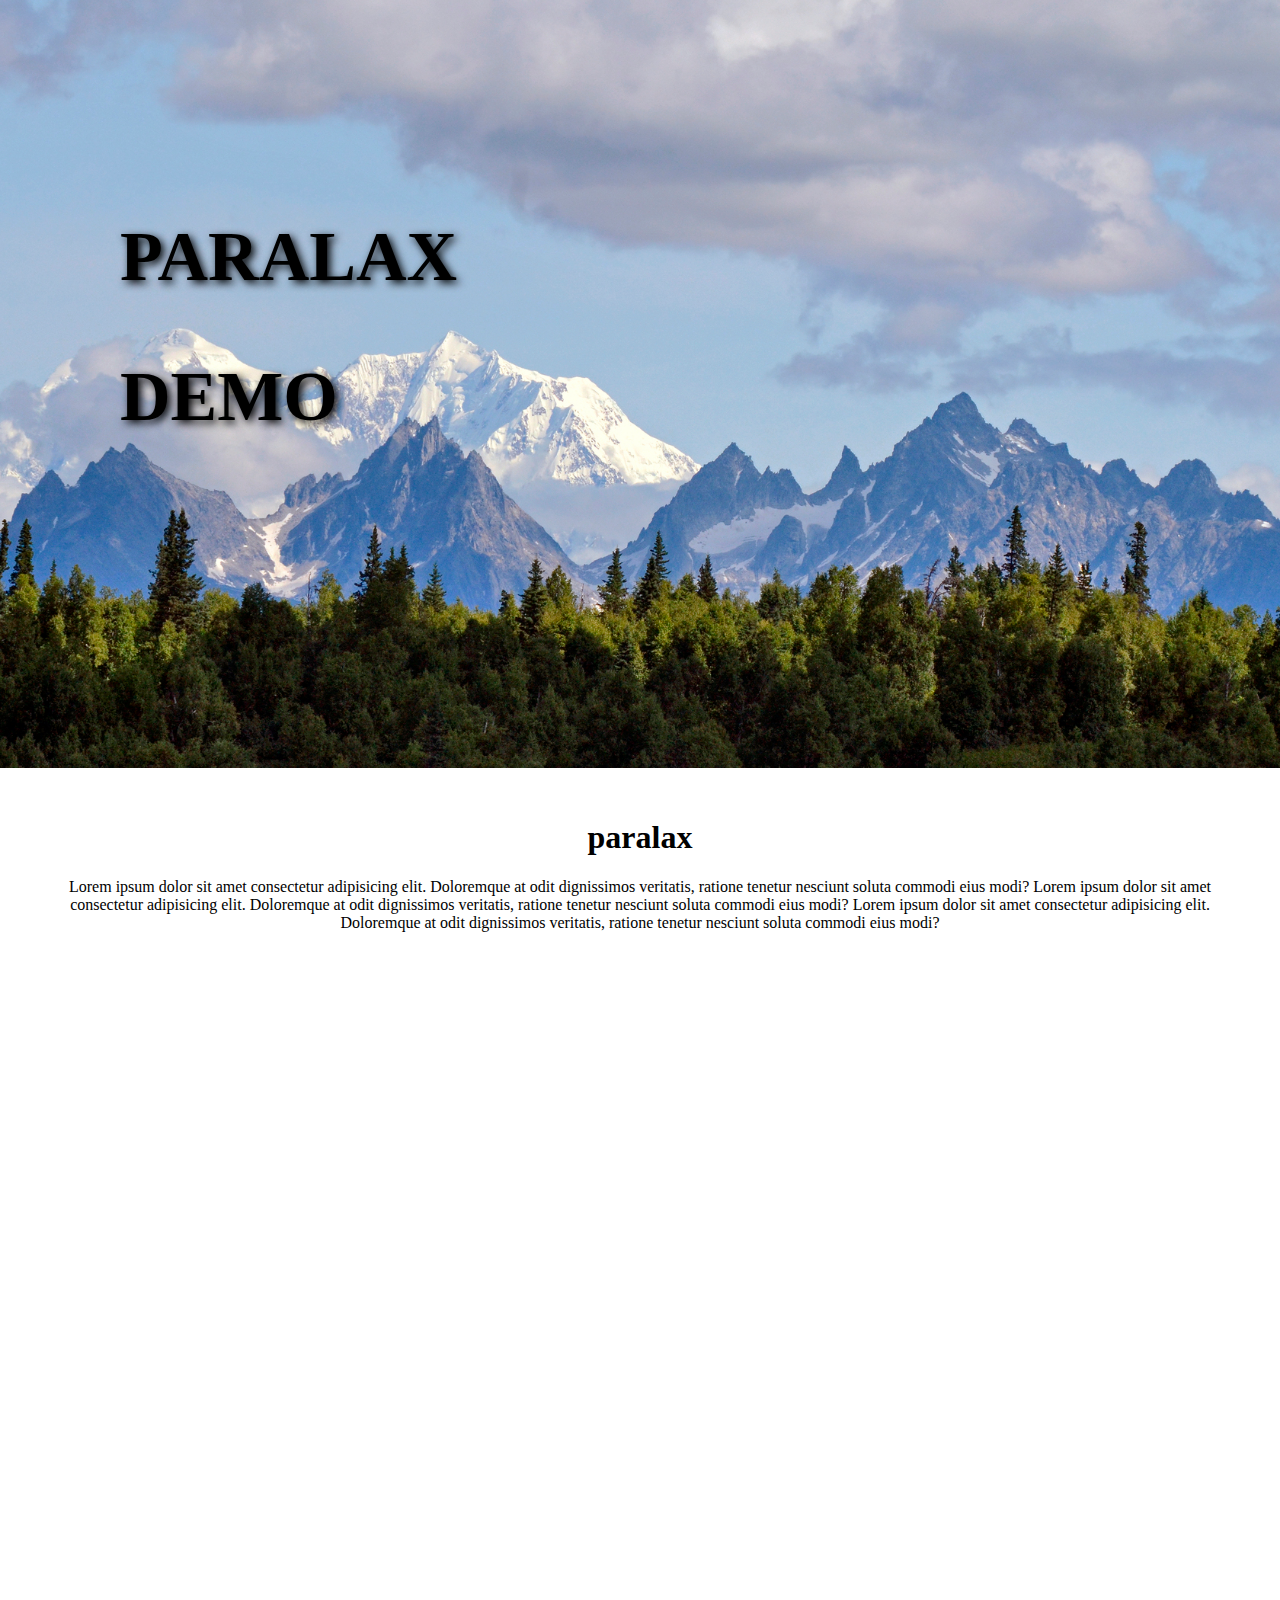
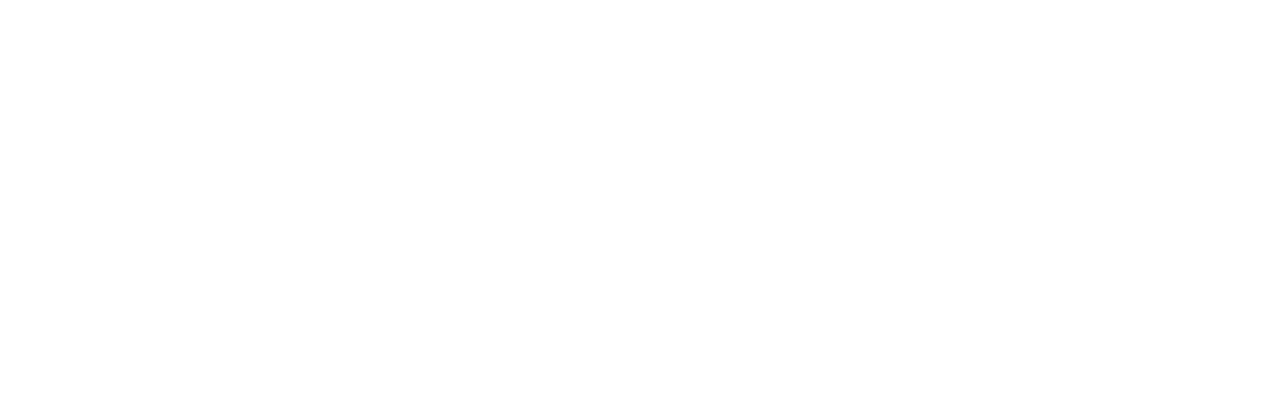
==== index.html @ 654ca958 "Add files via upload" ====
<!DOCTYPE html>
<html lang="en">
<head>
    <meta charset="UTF-8">
    <meta http-equiv="X-UA-Compatible" content="IE=edge">
    <meta name="viewport" content="width=device-width, initial-scale=1.0">
    <title>Document</title>
    <style>
        body{
            margin: 0;
            padding: 0;
            height: 2000px;
        }
        .container{
            position: relative;
            width: 100%;
            height: 768px;
            overflow: hidden;
            /*left: 0;
            height: 0;*/
        }
        .container .bg{
            height: 100%;
            width: 100%;
            position: absolute;
            left: 0;
            top: 0;
            background: url(/img/1.png);
            background-size: cover;
        }
        .container .bg2{
            height: 100%;
            width: 100%;
            position: absolute;
            left: 0;
            top: 0;
            background: url(/img/2.png);
            background-size: cover;
        }
        .container .bg3{
            height: 100%;
            width: 100%;
            position: absolute;
            left: 0;
            top: 0;
            background: url(/img/3.png);
            background-size: cover;
        }
        .container .bg4{
            height: 100%;
            width: 100%;
            position: absolute;
            left: 0;
            top: 0;
            background: url(/img/4.png);
            background-size: cover;
        }
        .text{
            color: #000;
            padding-top: 30px;
            padding-left: 50px;
            padding-right: 50px;
            text-align: center;
        }
        .container .bg h1{
            font-size: 70px;
            color: #000;
            padding-top: 170px;
            padding-left: 120px;
            text-shadow: 3px 3px 8px #000;
        }
        .container .bg2 h1{
            font-size: 70px;
            color: #000;
            padding-top: 310px;
            padding-left: 120px;
            text-shadow: 3px 3px 8px #000;
        }
    </style>
</head>
<body>
    <div class="container">
        <div class="bg">
            <h1>
            PARALAX 
            </h1>
        </div>
        <div class="bg2">
            <h1>
                DEMO 
            </h1>
        </div>
        <div class="bg3"></div>
        <div class="bg4"></div>
    </div>
    <div class="text">
        <h1>
            paralax 
        </h1>
        <p>
            Lorem ipsum dolor sit amet consectetur adipisicing elit. Doloremque at odit dignissimos veritatis, ratione tenetur nesciunt soluta commodi eius modi?
            Lorem ipsum dolor sit amet consectetur adipisicing elit. Doloremque at odit dignissimos veritatis, ratione tenetur nesciunt soluta commodi eius modi?
            Lorem ipsum dolor sit amet consectetur adipisicing elit. Doloremque at odit dignissimos veritatis, ratione tenetur nesciunt soluta commodi eius modi?
        </p>
    </div>
    <script src="jquery-3.6.1.min.js"></script>
    <script>
        $(window).scroll(function(){
            var winScroll = $(this).scrollTop();
            $('.bg').css({
                'transform':'translate(0, '+winScroll/8 + '%)'
            });
            $('.bg2').css({
                'transform':'translate(0, '+winScroll/12 + '%)'
            });
            $('.bg3').css({
                'transform':'translate(0, '+winScroll/16 + '%)'
            });
            $('.bg4').css({
                'transform':'translate(0, '+winScroll/30 + '%)'
            });
        });
    </script>
</body>
</html>
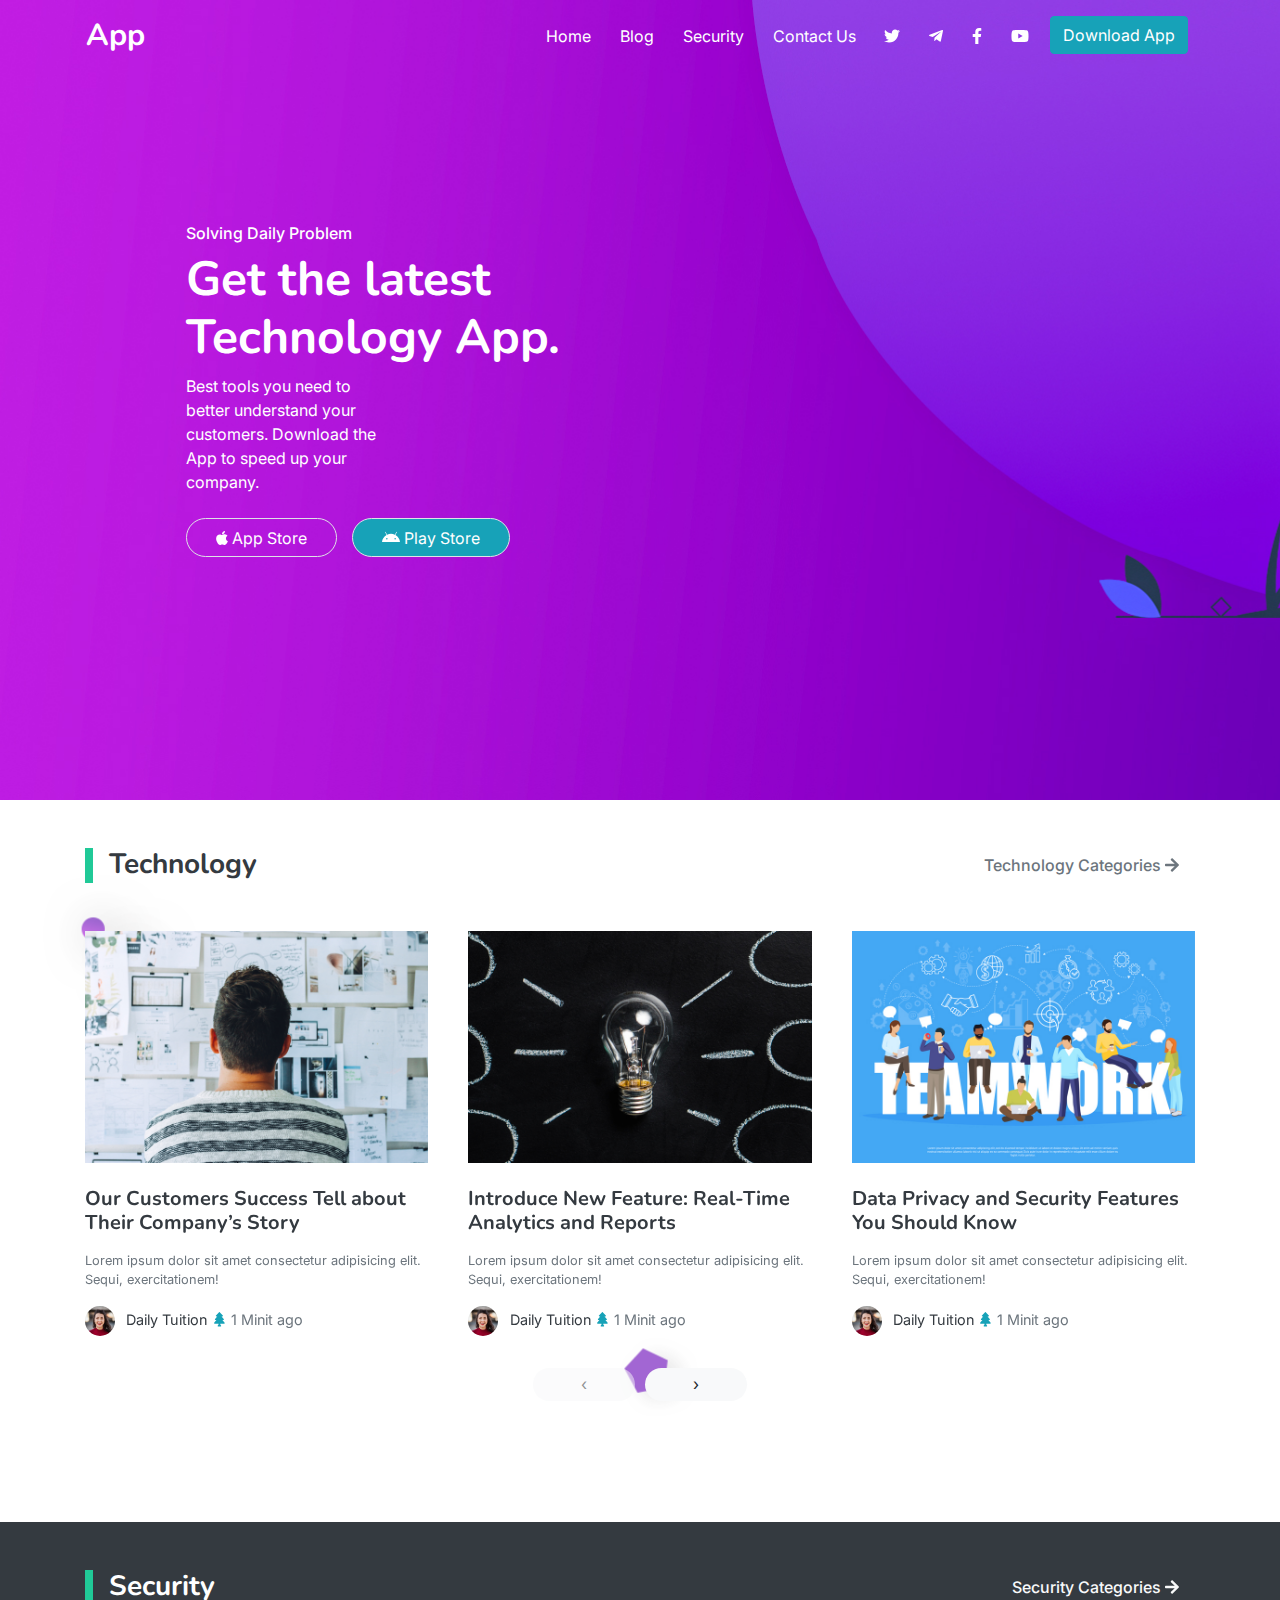
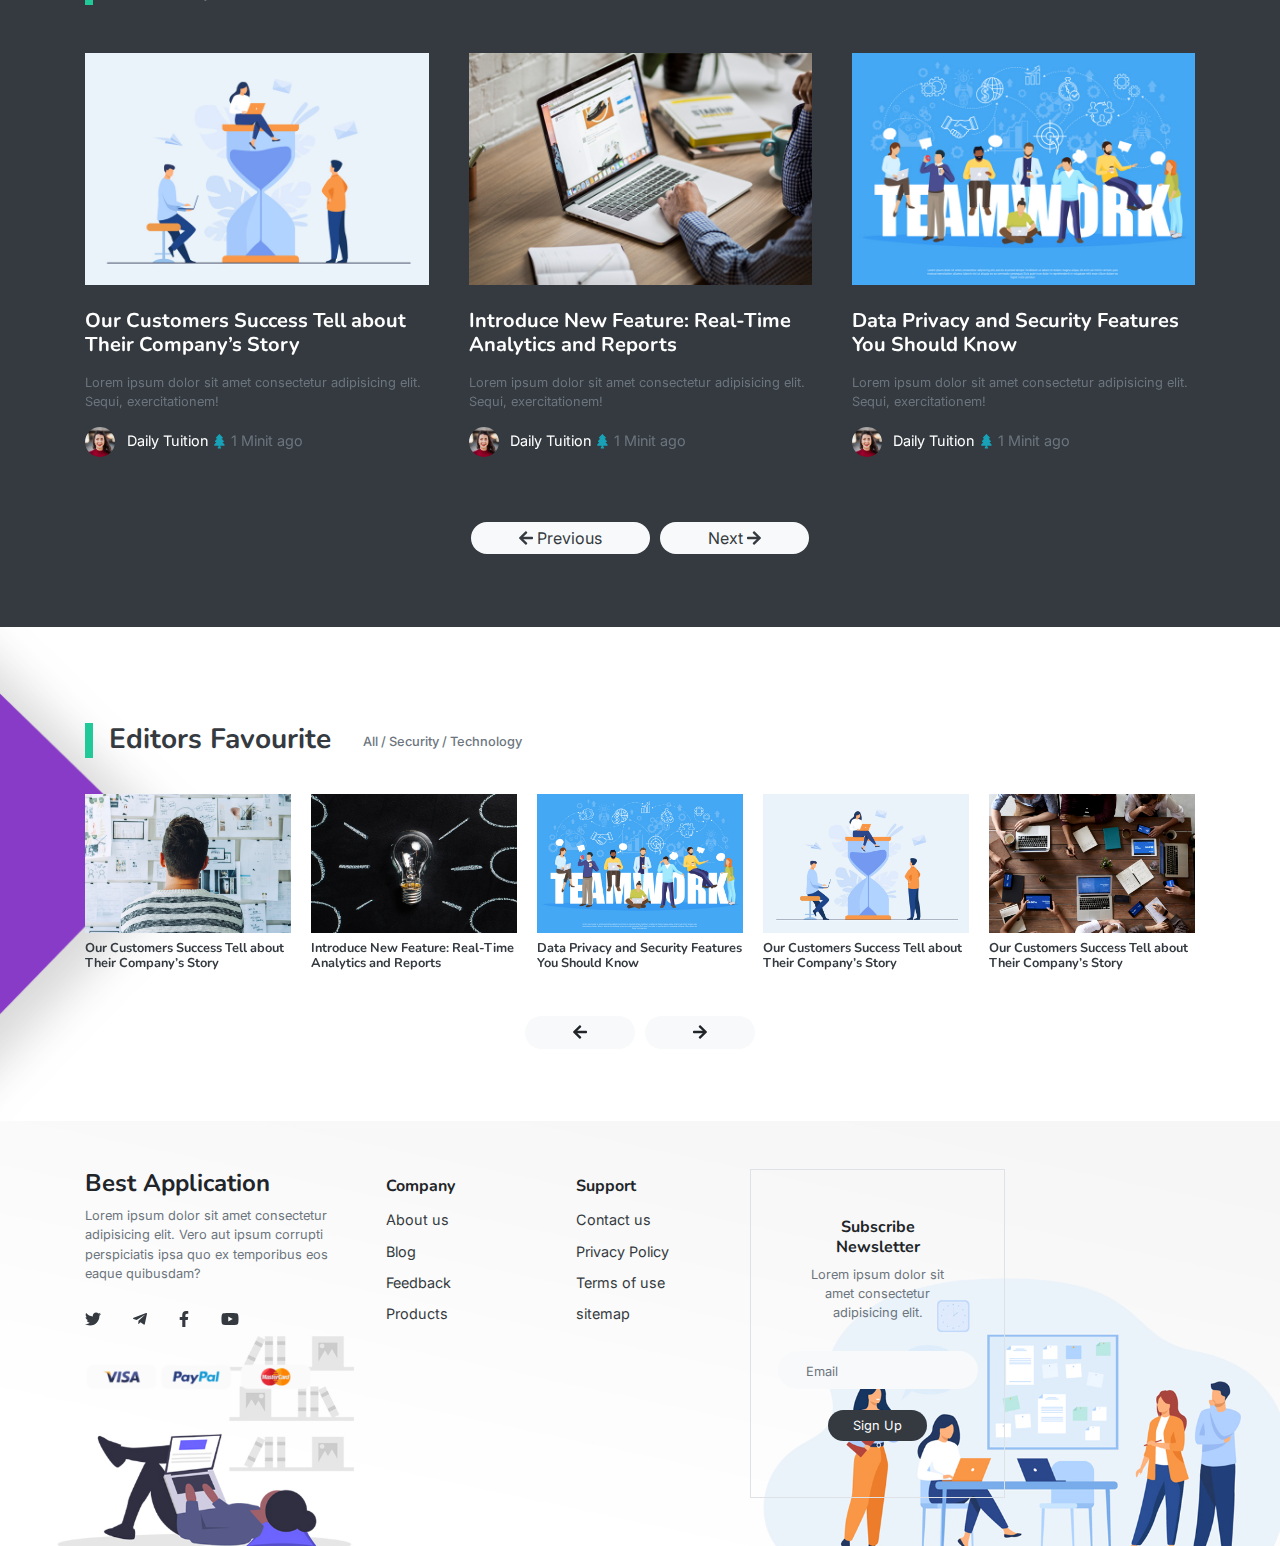
==== commit b89bf6c5: "проверка сайта" ====
--- a/index.html
+++ b/index.html
@@ -1,125 +1,553 @@
-<!DOCTYPE html>
-<html lang="en">
-<head>
-    <meta charset="UTF-8">
-    <meta http-equiv="X-UA-Compatible" content="IE=edge">
-    <meta name="viewport" content="width=device-width, initial-scale=1.0">
-    <title>Document</title>
-    <style>
-        body{
-            margin: 0;
-            padding: 0;
-            height: 2000px;
-        }
-        .container{
-            position: relative;
-            width: 100%;
-            height: 768px;
-            overflow: hidden;
-            /*left: 0;
-            height: 0;*/
-        }
-        .container .bg{
-            height: 100%;
-            width: 100%;
-            position: absolute;
-            left: 0;
-            top: 0;
-            background: url(/img/1.png);
-            background-size: cover;
-        }
-        .container .bg2{
-            height: 100%;
-            width: 100%;
-            position: absolute;
-            left: 0;
-            top: 0;
-            background: url(/img/2.png);
-            background-size: cover;
-        }
-        .container .bg3{
-            height: 100%;
-            width: 100%;
-            position: absolute;
-            left: 0;
-            top: 0;
-            background: url(/img/3.png);
-            background-size: cover;
-        }
-        .container .bg4{
-            height: 100%;
-            width: 100%;
-            position: absolute;
-            left: 0;
-            top: 0;
-            background: url(/img/4.png);
-            background-size: cover;
-        }
-        .text{
-            color: #000;
-            padding-top: 30px;
-            padding-left: 50px;
-            padding-right: 50px;
-            text-align: center;
-        }
-        .container .bg h1{
-            font-size: 70px;
-            color: #000;
-            padding-top: 170px;
-            padding-left: 120px;
-            text-shadow: 3px 3px 8px #000;
-        }
-        .container .bg2 h1{
-            font-size: 70px;
-            color: #000;
-            padding-top: 310px;
-            padding-left: 120px;
-            text-shadow: 3px 3px 8px #000;
-        }
-    </style>
-</head>
-<body>
-    <div class="container">
-        <div class="bg">
-            <h1>
-            PARALAX 
-            </h1>
-        </div>
-        <div class="bg2">
-            <h1>
-                DEMO 
-            </h1>
-        </div>
-        <div class="bg3"></div>
-        <div class="bg4"></div>
-    </div>
-    <div class="text">
-        <h1>
-            paralax 
-        </h1>
-        <p>
-            Lorem ipsum dolor sit amet consectetur adipisicing elit. Doloremque at odit dignissimos veritatis, ratione tenetur nesciunt soluta commodi eius modi?
-            Lorem ipsum dolor sit amet consectetur adipisicing elit. Doloremque at odit dignissimos veritatis, ratione tenetur nesciunt soluta commodi eius modi?
-            Lorem ipsum dolor sit amet consectetur adipisicing elit. Doloremque at odit dignissimos veritatis, ratione tenetur nesciunt soluta commodi eius modi?
-        </p>
-    </div>
-    <script src="jquery-3.6.1.min.js"></script>
-    <script>
-        $(window).scroll(function(){
-            var winScroll = $(this).scrollTop();
-            $('.bg').css({
-                'transform':'translate(0, '+winScroll/8 + '%)'
-            });
-            $('.bg2').css({
-                'transform':'translate(0, '+winScroll/12 + '%)'
-            });
-            $('.bg3').css({
-                'transform':'translate(0, '+winScroll/16 + '%)'
-            });
-            $('.bg4').css({
-                'transform':'translate(0, '+winScroll/30 + '%)'
-            });
-        });
-    </script>
-</body>
+<!DOCTYPE html>
+<html lang="en">
+<head>
+    <meta charset="UTF-8">
+    <meta name="viewport" content="width=device-width, initial-scale=1.0">
+    <title>App</title>
+
+    <!-- STYLE.CSS FILE -->
+    <link rel="stylesheet" href="./css/style.css">
+
+</head>
+<body>
+    <!-- HEADER -->
+        <header id="header">
+           <div class="top">
+            <div class="container p-0">
+                <nav class="navbar navbar-expand-lg navbar-light">
+                    <a class="navbar-brand text-white font-nun font-size-2" href="#">App</a>
+                    <button class="navbar-toggler" type="button" data-toggle="collapse" data-target="#navbarNav" aria-controls="navbarNav" aria-expanded="false" aria-label="Toggle navigation">
+                    <span class="navbar-toggler-icon"></span>
+                    </button>
+                    <div class="collapse navbar-collapse" id="navbarNav">
+                    <ul class="navbar-nav ml-auto text-center">
+                        <li class="nav-item active">
+                        <a class="nav-link" href="#">Home <span class="sr-only">(current)</span></a>
+                        </li>
+                        <li class="nav-item">
+                        <a class="nav-link" href="#">Blog</a>
+                        </li>
+                        <li class="nav-item">
+                        <a class="nav-link" href="#">Security</a>
+                        </li>
+                        <li class="nav-item">
+                            <a class="nav-link" href="#">Contact Us</a>
+                        </li>
+                        <li class="nav-item">
+                            <a class="nav-link" href="#"><i class="fab fa-twitter"></i></a>
+                        </li>
+                        <li class="nav-item">
+                            <a class="nav-link" href="#"><i class="fab fa-telegram-plane"></i></a>
+                        </li>
+                        <li class="nav-item">
+                            <a class="nav-link" href="#"><i class="fab fa-facebook-f"></i></a>
+                        </li>
+                        <li class="nav-item">
+                            <a class="nav-link" href="#"><i class="fab fa-youtube"></i></a>
+                        </li>
+                        <li class="nav-item">
+                            <button class="btn btn-info">Download App</button>
+                        </li>
+                    </ul>
+                    </div>
+                </nav>
+            </div>
+           </div>
+        </header>
+    <!-- /HEADER -->
+
+    <!-- MAIN SITE -->
+    <main id="site-main">
+        <section id="banner">
+            <div class="row m-0">
+                <div class="col-lg-7">
+                    <div class="space">
+                        <div class="text-lg-left text-center">
+                            <h6 class="h6">Solving Daily Problem</h6>
+                            <h1 class="h1 font-nun font-size-3">Get the latest <br/> Technology App.</h1>
+                            <p class="width-lg-50">
+                                Best tools you need to better understand your customers.
+                                Download the App to speed up your company.
+                            </p>
+                            <div class="buttons">
+                                <a href="#" class="btn text-white border rounded-pill my-2">
+                                    <span>
+                                        <i class="fab fa-apple"></i> App Store
+                                    </span>
+                                </a>
+                                <a href="#" class="btn text-white border my-2 rounded-pill bg-info">
+                                    <span>
+                                        <i class="fab fa-android"></i> Play Store
+                                    </span>
+                                </a>
+                            </div>
+                        </div>
+                    </div>
+                </div>
+            </div>
+        </section>
+
+        <section id="tech"> 
+            <div class="container">
+
+                <div class="title d-flex justify-content-between">
+                    <h3 class="font-nun text-dark left-border">Technology</h3>
+                    <h6><a href="#" class="nav-link text-secondary">Technology Categories <i class="fas fa-arrow-right"></i></a></h6>
+                </div>
+
+                <div class="owl-carousel owl-theme py-4">
+                    <div class="item">
+
+                        <div class="img-hover">
+                            <a href="#">
+                                <img src="./assets/Blog1.jpg" class="img-fluid py-3" alt="blog1">
+                            </a>
+                        </div>
+                        
+                        <div class="item-title">
+                           <a href="#"><h5 class="py-2 font-nun">Our Customers Success Tell about Their Company’s Story</h5></a>
+                            <p class="font-size-1 text-secondary">
+                                Lorem ipsum dolor sit amet consectetur adipisicing elit. Sequi, exercitationem!
+                            </p>
+                            <span class="d-flex">
+                                <img src="./assets/face1.jpg" class="rounded-pill" alt="">
+                                <a href="#" class="text-dark">Daily Tuition</a>
+                                <span class="text-info"><i class="fas fa-tree"></i></span>
+                                <span class="text-secondary">1 Minit ago</span>
+                            </span>
+                        </div>
+
+                    </div>
+                    <div class="item">
+                        <div class="img-hover">
+                            <a href="#">
+                                <img src="./assets/Blog2.jpg" class="img-fluid py-3" alt="blog1">
+                            </a>
+                        </div>
+                        <div class="item-title">
+                            <a href="#"><h5 class="py-2 font-nun">Introduce New Feature: Real-Time Analytics and Reports</h5></a>
+                            <p class="font-size-1 text-secondary">
+                                Lorem ipsum dolor sit amet consectetur adipisicing elit. Sequi, exercitationem!
+                            </p>
+                            <span class="d-flex">
+                                <img src="./assets/face1.jpg" class="rounded-pill" alt="">
+                                <a href="#" class="text-dark">Daily Tuition</a>
+                                <span class="text-info"><i class="fas fa-tree"></i></span>
+                                <span class="text-secondary">1 Minit ago</span>
+                            </span>
+
+                        </div>
+                    </div>
+                    <div class="item">
+                        <div class="img-hover">
+                            <a href="#">
+                                <img src="./assets/Blog3.jpg" class="img-fluid py-3" alt="blog1">
+                            </a>
+                        </div>
+                        <div class="item-title">
+                            <a href="#"><h5 class="py-2 font-nun">Data Privacy and Security Features You Should Know</h5></a>
+                            <p class="font-size-1 text-secondary">
+                                Lorem ipsum dolor sit amet consectetur adipisicing elit. Sequi, exercitationem!
+                            </p>
+                            <span class="d-flex">
+                                <img src="./assets/face1.jpg" class="rounded-pill" alt="">
+                                <a href="#" class="text-dark">Daily Tuition</a>
+                                <span class="text-info"><i class="fas fa-tree"></i></span>
+                                <span class="text-secondary">1 Minit ago</span>
+                            </span>
+
+                        </div>
+                    </div>
+                    <div class="item">
+                        <div class="img-hover">
+                            <a href="#">
+                                <img src="./assets/Blog4.jpg" class="img-fluid py-3" alt="blog1">
+                            </a>
+                        </div>
+                        <div class="item-title">
+                            <a href="#"><h5 class="py-2 font-nun">Our Customers Success Tell about Their Company’s Story</h5></a>
+                            <p class="font-size-1 text-secondary">
+                                Lorem ipsum dolor sit amet consectetur adipisicing elit. Sequi, exercitationem!
+                            </p>
+                            <span class="d-flex">
+                                <img src="./assets/face1.jpg" class="rounded-pill" alt="">
+                                <a href="#" class="text-dark">Daily Tuition</a>
+                                <span class="text-info"><i class="fas fa-tree"></i></span>
+                                <span class="text-secondary">1 Minit ago</span>
+                            </span>
+
+                        </div>
+                    </div>
+                    <div class="item">
+                        <div class="img-hover">
+                            <a href="#">
+                                <img src="./assets/Blog5.jpg" class="img-fluid py-3" alt="blog1">
+                            </a>
+                        </div>
+                        <div class="item-title">
+                            <a href="#"><h5 class="py-2 font-nun">Our Customers Success Tell about Their Company’s Story</h5></a>
+                            <p class="font-size-1 text-secondary">
+                                Lorem ipsum dolor sit amet consectetur adipisicing elit. Sequi, exercitationem!
+                            </p>
+                            <span class="d-flex">
+                                <img src="./assets/face1.jpg" class="rounded-pill" alt="">
+                                <a href="#" class="text-dark">Daily Tuition</a>
+                                <span class="text-info"><i class="fas fa-tree"></i></span>
+                                <span class="text-secondary">1 Minit ago</span>
+                            </span>
+
+                        </div>
+                    </div>
+                    <div class="item">
+                        <div class="img-hover">
+                            <a href="#">
+                                <img src="./assets/Blog6.jpg" class="img-fluid py-3" alt="blog1">
+                            </a>
+                        </div>
+                        <div class="item-title">
+                            <a href="#">
+                                <h5 class="py-2 font-nun">Our Customers Success Tell about Their Company’s Story</h5>
+                            </a>
+                            <p class="font-size-1 text-secondary">
+                                Lorem ipsum dolor sit amet consectetur adipisicing elit. Sequi, exercitationem!
+                            </p>
+                            <span class="d-flex">
+                                <img src="./assets/face1.jpg" class="rounded-pill" alt="">
+                                <a href="#" class="text-dark">Daily Tuition</a>
+                                <span class="text-info"><i class="fas fa-tree"></i></span>
+                                <span class="text-secondary">1 Minit ago</span>
+                            </span>
+
+                        </div>
+                    </div>
+                    <div class="item">
+                        <div class="img-hover">
+                            <a href="#">
+                                <img src="./assets/Blog4.jpg" class="img-fluid py-3" alt="blog1">
+                            </a>
+                        </div>
+                        <div class="item-title">
+                            <a href="#"><h5 class="py-2 font-nun">Our Customers Success Tell about Their Company’s Story</h5></a>
+                            <p class="font-size-1 text-secondary">
+                                Lorem ipsum dolor sit amet consectetur adipisicing elit. Sequi, exercitationem!
+                            </p>
+                            <span class="d-flex">
+                                <img src="./assets/face1.jpg" class="rounded-pill" alt="">
+                                <a href="#" class="text-dark">Daily Tuition</a>
+                                <span class="text-info"><i class="fas fa-tree"></i></span>
+                                <span class="text-secondary">1 Minit ago</span>
+                            </span>
+
+                        </div>
+                    </div>
+                  </div>
+            </div>
+        </section>
+
+        <section id="security">
+            <div class="container">
+
+                <di class="title d-flex justify-content-md-between">
+                    <h3 class="font-nun text-white left-border">Security</h3>
+                    <h6><a href="#" class="nav-link text-light">Security Categories <i class="fas fa-arrow-right"></i></a></h6>
+                </di>
+
+                <div class="owl-carousel owl-theme py-4">
+                    <div class="item">
+                        <div class="img-hover">
+                            <a href="#">
+                                <img src="./assets/Blog4.jpg" class="img-fluid py-3" alt="blog1">
+                            </a>
+                        </div>
+                        
+                        <div class="item-title">
+                           <a href="#"><h5 class="py-2 font-nun">Our Customers Success Tell about Their Company’s Story</h5></a>
+                            <p class="font-size-1 text-secondary">
+                                Lorem ipsum dolor sit amet consectetur adipisicing elit. Sequi, exercitationem!
+                            </p>
+                            <span class="d-flex">
+                                <img src="./assets/face1.jpg" class="rounded-pill" alt="">
+                                <a href="#" class="text-dark">Daily Tuition</a>
+                                <span class="text-info"><i class="fas fa-tree"></i></span>
+                                <span class="text-secondary">1 Minit ago</span>
+                            </span>
+
+                        </div>
+                    </div>
+                    <div class="item">
+                        <div class="img-hover">
+                            <a href="#">
+                                <img src="./assets/Blog6.jpg" class="img-fluid py-3" alt="blog1">
+                            </a>
+                        </div>
+                        <div class="item-title">
+                            <a href="#"><h5 class="py-2 font-nun">Introduce New Feature: Real-Time Analytics and Reports</h5></a>
+                            <p class="font-size-1 text-secondary">
+                                Lorem ipsum dolor sit amet consectetur adipisicing elit. Sequi, exercitationem!
+                            </p>
+                            <span class="d-flex">
+                                <img src="./assets/face1.jpg" class="rounded-pill" alt="">
+                                <a href="#" class="text-dark">Daily Tuition</a>
+                                <span class="text-info"><i class="fas fa-tree"></i></span>
+                                <span class="text-secondary">1 Minit ago</span>
+                            </span>
+
+                        </div>
+                    </div>
+                    <div class="item">
+                        <div class="img-hover">
+                            <a href="#">
+                                <img src="./assets/Blog3.jpg" class="img-fluid py-3" alt="blog1">
+                            </a>
+                        </div>
+                        <div class="item-title">
+                            <a href="#"><h5 class="py-2 font-nun">Data Privacy and Security Features You Should Know</h5></a>
+                            <p class="font-size-1 text-secondary">
+                                Lorem ipsum dolor sit amet consectetur adipisicing elit. Sequi, exercitationem!
+                            </p>
+                            <span class="d-flex">
+                                <img src="./assets/face1.jpg" class="rounded-pill" alt="">
+                                <a href="#" class="text-dark">Daily Tuition</a>
+                                <span class="text-info"><i class="fas fa-tree"></i></span>
+                                <span class="text-secondary">1 Minit ago</span>
+                            </span>
+
+                        </div>
+                    </div>
+                    <div class="item">
+                        <div class="img-hover">
+                            <a href="#">
+                                <img src="./assets/Blog4.jpg" class="img-fluid py-3" alt="blog1">
+                            </a>
+                        </div>
+                        <div class="item-title">
+                            <a href="#"><h5 class="py-2 font-nun">Our Customers Success Tell about Their Company’s Story</h5></a>
+                            <p class="font-size-1 text-secondary">
+                                Lorem ipsum dolor sit amet consectetur adipisicing elit. Sequi, exercitationem!
+                            </p>
+                            <span class="d-flex">
+                                <img src="./assets/face1.jpg" class="rounded-pill" alt="">
+                                <a href="#" class="text-dark">Daily Tuition</a>
+                                <span class="text-info"><i class="fas fa-tree"></i></span>
+                                <span class="text-secondary">1 Minit ago</span>
+                            </span>
+
+                        </div>
+                    </div>
+                    <div class="item">
+                        <div class="img-hover">
+                            <a href="#">
+                                <img src="./assets/Blog5.jpg" class="img-fluid py-3" alt="blog1">
+                            </a>
+                        </div>
+                        <div class="item-title">
+                            <a href="#"><h5 class="py-2 font-nun">Our Customers Success Tell about Their Company’s Story</h5></a>
+                            <p class="font-size-1 text-secondary">
+                                Lorem ipsum dolor sit amet consectetur adipisicing elit. Sequi, exercitationem!
+                            </p>
+                            <span class="d-flex">
+                                <img src="./assets/face1.jpg" class="rounded-pill" alt="">
+                                <a href="#" class="text-dark">Daily Tuition</a>
+                                <span class="text-info"><i class="fas fa-tree"></i></span>
+                                <span class="text-secondary">1 Minit ago</span>
+                            </span>
+
+                        </div>
+                    </div>
+                    <div class="item">
+                        <div class="img-hover">
+                            <a href="#">
+                                <img src="./assets/Blog6.jpg" class="img-fluid py-3" alt="blog1">
+                            </a>
+                        </div>
+                        <div class="item-title">
+                            <a href="#">
+                                <h5 class="py-2 font-nun">Our Customers Success Tell about Their Company’s Story</h5>
+                            </a>
+                            <p class="font-size-1 text-secondary">
+                                Lorem ipsum dolor sit amet consectetur adipisicing elit. Sequi, exercitationem!
+                            </p>
+                            <span class="d-flex">
+                                <img src="./assets/face1.jpg" class="rounded-pill" alt="">
+                                <a href="#" class="text-dark">Daily Tuition</a>
+                                <span class="text-info"><i class="fas fa-tree"></i></span>
+                                <span class="text-secondary">1 Minit ago</span>
+                            </span>
+
+                        </div>
+                    </div>
+                    <div class="item">
+                        <div class="img-hover">
+                            <a href="#">
+                                <img src="./assets/Blog4.jpg" class="img-fluid py-3" alt="blog1">
+                            </a>
+                        </div>
+                        <div class="item-title">
+                            <a href="#"><h5 class="py-2 font-nun">Our Customers Success Tell about Their Company’s Story</h5></a>
+                            <p class="font-size-1 text-secondary">
+                                Lorem ipsum dolor sit amet consectetur adipisicing elit. Sequi, exercitationem!
+                            </p>
+                            <span class="d-flex">
+                                <img src="./assets/face1.jpg" class="rounded-pill" alt="">
+                                <a href="#" class="text-dark">Daily Tuition</a>
+                                <span class="text-info"><i class="fas fa-tree"></i></span>
+                                <span class="text-secondary">1 Minit ago</span>
+                            </span>
+
+                        </div>
+                    </div>
+                  </div>
+            </div>
+        </section>
+
+        <section id="favourite">
+            <div class="container">
+
+                <di class="title d-flex">
+                    <h3 class="font-nun text-dark left-border">Editors Favourite</h3>
+                    <h6><a href="#" class="nav-link text-secondary font-size-1">
+                        All / Security / Technology
+                    </a></h6>
+                </di>
+
+                <div class="owl-carousel owl-theme py-4">
+                    <div class="item">
+                        <div class="img-hover">
+                            <img src="./assets/Blog1.jpg" class="img-fluid py-1" alt="blog1">
+                        </div>
+                        <div class="item-title">
+                            <a href="#"><h5 class="py-1 font-nun font-size-1">Our Customers Success Tell about Their Company’s Story</h5></a>
+                        </div>
+                    </div>
+                    <div class="item">
+                        <div class="img-hover">
+                            <img src="./assets/Blog2.jpg" class="img-fluid py-1" alt="blog1">
+                        </div>
+                        <div class="item-title">
+                            <a href="#"><h5 class="py-1 font-nun font-size-1">Introduce New Feature: Real-Time Analytics and Reports</h5></a>
+                        </div>
+                    </div>
+                    <div class="item">
+                       <div class="img-hover">
+                        <img src="./assets/Blog3.jpg" class="img-fluid py-1" alt="blog1">
+                       </div>
+                        <div class="item-title">
+                            <a href="#"><h5 class="py-1 font-nun font-size-1">Data Privacy and Security Features You Should Know</h5></a>
+                        </div>
+                    </div>
+                    <div class="item">
+                       <div class="img-hover">
+                        <img src="./assets/Blog4.jpg" class="img-fluid py-1" alt="blog1">
+                       </div>
+                        <div class="item-title">
+                            <a href="#"><h5 class="py-1 font-nun font-size-1">Our Customers Success Tell about Their Company’s Story</h5></a>
+                        </div>
+                    </div>
+                    <div class="item">
+                        <div class="img-hover">
+                            <img src="./assets/Blog5.jpg" class="img-fluid py-1" alt="blog1">
+                        </div>
+                        <div class="item-title">
+                            <a href="#"><h5 class="py-1 font-nun font-size-1">Our Customers Success Tell about Their Company’s Story</h5></a>
+                        </div>
+                    </div>
+                    <div class="item">
+                       <div class="img-hover">
+                        <img src="./assets/Blog6.jpg" class="img-fluid py-1" alt="blog1">
+                       </div>
+                        <div class="item-title">
+                            <a href="#">
+                                <h5 class="py-1 font-size-1 font-nun">Our Customers Success Tell about Their Company’s Story</h5>
+                            </a>
+                        </div>
+                    </div>
+                    <div class="item">
+                        <div class="img-hover">
+                            <img src="./assets/Blog4.jpg" class="img-fluid py-1" alt="blog1">
+                        </div>
+                        <div class="item-title">
+                            <a href="#">
+                                <h5 class="py-1 font-size-1 font-nun">Our Customers Success Tell about Their Company’s Story</h5>
+                            </a>
+                        </div>
+                    </div>
+                  </div>
+            </div>
+        </section>
+    </main>
+    <!-- /MAIN SITE -->
+
+    <!-- FOOTER -->
+    <footer id="footer">
+        <div class="container">
+            <div class="row">
+                <div class="col-sm-12 col-md-3 col-lg-3 mt-3 mt-lg-0">
+                    <h4 class="h4 font-nun">Best Application</h4>
+                    <p class="font-size-1 text-secondary">
+                        Lorem ipsum dolor sit amet consectetur adipisicing elit. Vero aut ipsum corrupti perspiciatis ipsa quo ex temporibus eos eaque quibusdam?
+                    </p>
+                    <div class="d-flex">
+                        <span> <a class="nav-link pl-0 text-dark" href="#"><i class="fab fa-twitter"></i></a></span>
+                        <span><a class="nav-link text-dark" href="#"><i class="fab fa-telegram-plane"></i></a></span>
+                        <span><a class="nav-link text-dark" href="#"><i class="fab fa-facebook-f"></i></a></span>
+                        <span><a class="nav-link text-dark" href="#"><i class="fab fa-youtube"></i></a></span>
+                    </div>
+                    <img src="./assets/payment-300x33.png" class="img-fluid pt-4" alt="">
+                </div>
+                <div class="col-sm-6 col-md-3 col-lg-2 mt-5 mt-lg-0">
+                    <div class="company pl-3 pt-2">
+                        <h6 class="font-nun">Company</h6>
+                        <div class="d-flex flex-column">
+                            <a href="#">About us</a>
+                            <a href="#">Blog</a>
+                            <a href="#">Feedback</a>
+                            <a href="#">Products</a>
+                        </div>
+                    </div>
+                </div>
+                <div class="col-sm-6 col-md-3 col-lg-2 mt-5 mt-lg-0">
+                    <div class="company pl-3 pt-2">
+                        <h6 class="font-nun">Support</h6>
+                        <div class="d-flex flex-column">
+                            <a href="#">Contact us</a>
+                            <a href="#">Privacy Policy</a>
+                            <a href="#">Terms of use</a>
+                            <a href="#">sitemap</a>
+                        </div>
+                    </div>
+                </div>
+                <div class="col-md-12 col-lg-3 mt-5 mt-lg-0">
+                    <div class="newsletter border text-center">
+                        <h6 class="h6 font-nun">Subscribe Newsletter</h6>
+                        <p class="font-size-1 text-secondary">
+                            Lorem ipsum dolor sit amet consectetur adipisicing elit.
+                        </p>
+                        <div class="d-flex justify-content-center">
+                            <input type="text" class="form-control" placeholder="Email">
+                        </div>
+                        <button class="btn my-2">Sign Up</button>
+                    </div>
+                </div>
+            </div>
+        </div>
+    </footer>
+    <!-- /FOOTER -->
+
+    <!-- JQUERY FILE -->
+    <script src="./js/jquery.js"></script>
+
+    <!-- BOOTSTRAP JS FILE -->
+    <script src="./js/bootstrap.js"></script>
+
+    <!-- FONTAWESOME JS FILE -->
+    <!--script src="./js/fortawesome_all.js"></!--script-->
+    <script src="./js/all.min.js"></script>
+
+    <!-- FONTAWESOME JS FILE -->
+    <script src="./js/owl.carousel.js"></script>
+
+    <!-- CUSTOM JAVASCRIPT INDEX.JS FILE -->
+    <script src="./js/index.js"></script>
+
+</body>
 </html>